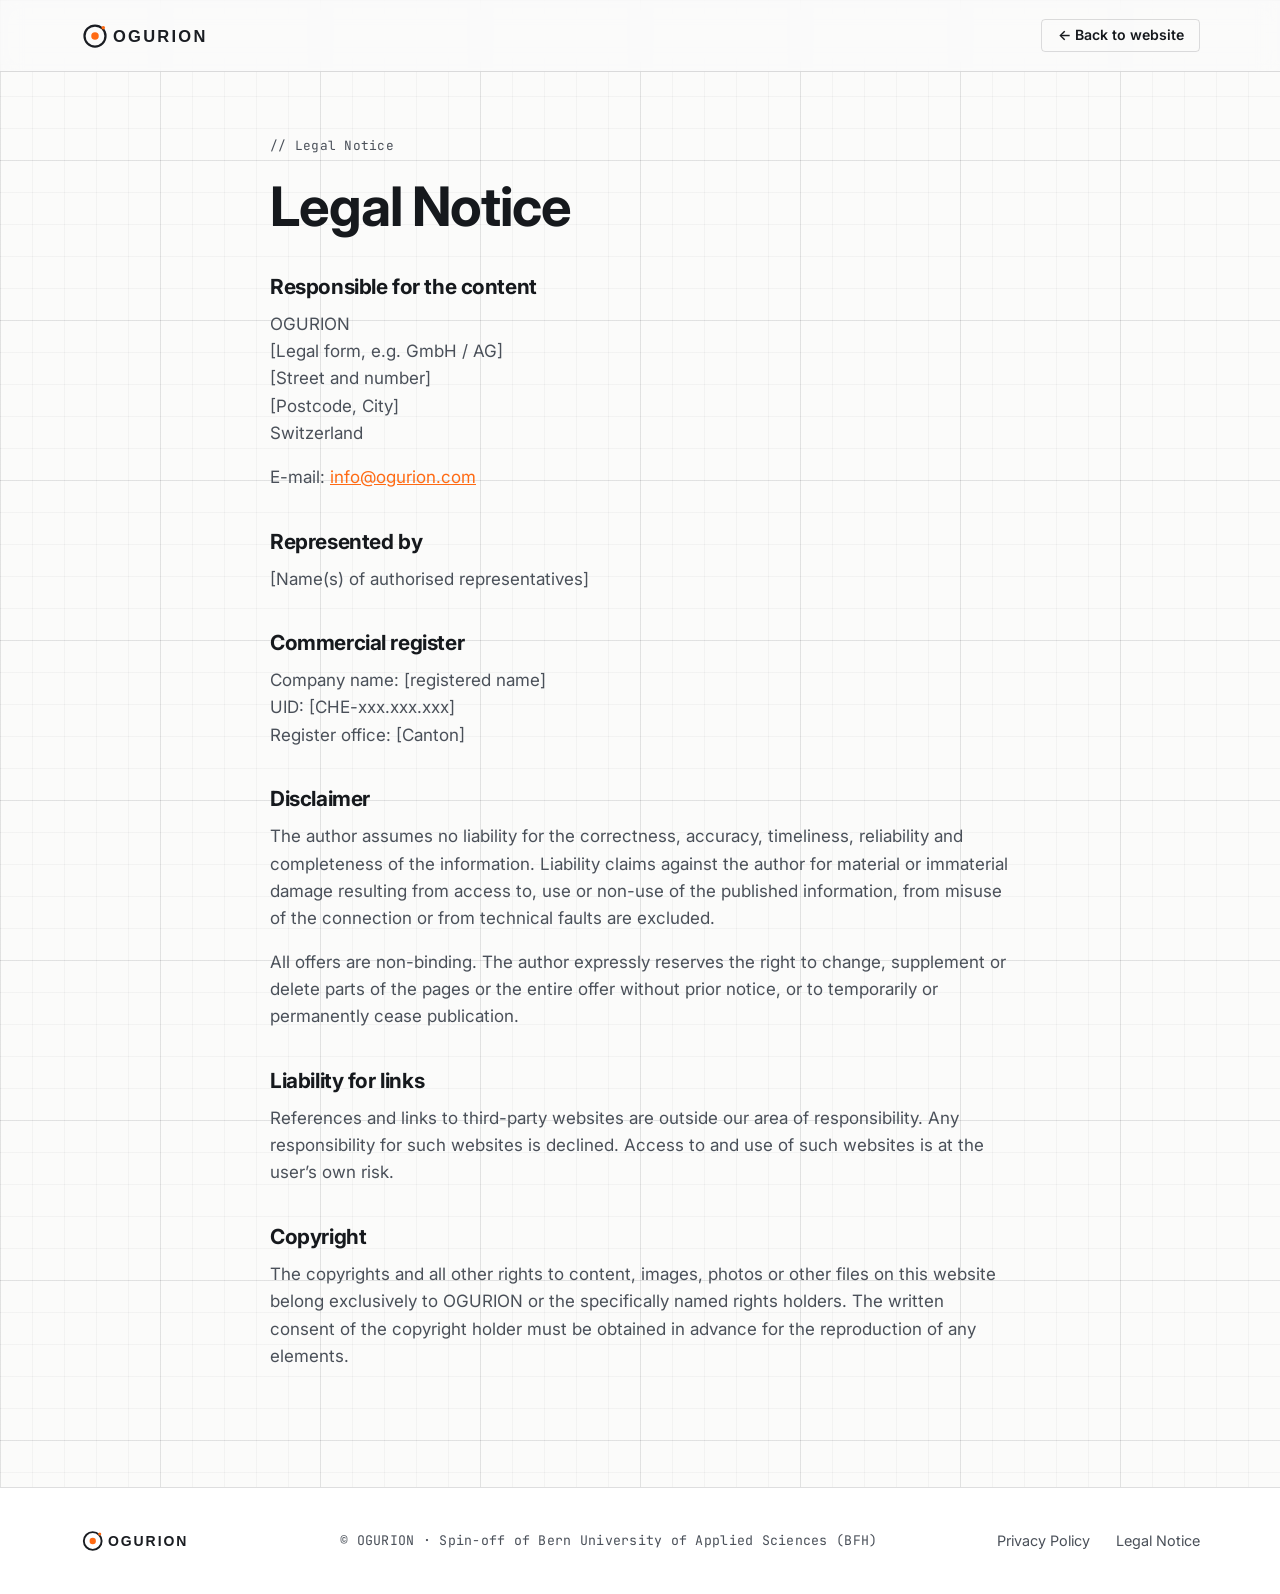
==== legal.html @ 42be50ed "Build OGURION one-page website Static HTML/CSS/JS site with hero, mission, scroll-driven exploded pr" ====
<!DOCTYPE html>
<html lang="en">
<head>
  <meta charset="UTF-8">
  <meta name="viewport" content="width=device-width, initial-scale=1">
  <title>Legal Notice – OGURION</title>
  <meta name="robots" content="noindex">
  <link rel="icon" href="images/logo.svg" type="image/svg+xml">
  <link rel="preconnect" href="https://fonts.googleapis.com">
  <link rel="preconnect" href="https://fonts.gstatic.com" crossorigin>
  <link href="https://fonts.googleapis.com/css2?family=Inter:wght@400;500;600;700;800&family=JetBrains+Mono:wght@400;500&display=swap" rel="stylesheet">
  <link rel="stylesheet" href="styles.css">
</head>
<body>
  <header class="site-header scrolled">
    <div class="container header-inner">
      <a href="index.html" class="logo" aria-label="OGURION home"><img src="images/logo.svg" alt="OGURION" width="176" height="32"></a>
      <a href="index.html" class="btn btn-small btn-ghost">← Back to website</a>
    </div>
  </header>
  <main class="legal">
    <div class="container">
      <p class="section-tag mono">// Legal Notice</p>
      <h1>Legal Notice</h1>
      <!-- TODO: complete with the official company data (commercial register entry). -->
      <h2>Responsible for the content</h2>
      <p>OGURION<br>[Legal form, e.g. GmbH / AG]<br>[Street and number]<br>[Postcode, City]<br>Switzerland</p>
      <p>E-mail: <a href="mailto:info@ogurion.com">info@ogurion.com</a></p>

      <h2>Represented by</h2>
      <p>[Name(s) of authorised representatives]</p>

      <h2>Commercial register</h2>
      <p>Company name: [registered name]<br>UID: [CHE-xxx.xxx.xxx]<br>Register office: [Canton]</p>

      <h2>Disclaimer</h2>
      <p>The author assumes no liability for the correctness, accuracy, timeliness, reliability and completeness of the information. Liability claims against the author for material or immaterial damage resulting from access to, use or non-use of the published information, from misuse of the connection or from technical faults are excluded.</p>
      <p>All offers are non-binding. The author expressly reserves the right to change, supplement or delete parts of the pages or the entire offer without prior notice, or to temporarily or permanently cease publication.</p>

      <h2>Liability for links</h2>
      <p>References and links to third-party websites are outside our area of responsibility. Any responsibility for such websites is declined. Access to and use of such websites is at the user’s own risk.</p>

      <h2>Copyright</h2>
      <p>The copyrights and all other rights to content, images, photos or other files on this website belong exclusively to OGURION or the specifically named rights holders. The written consent of the copyright holder must be obtained in advance for the reproduction of any elements.</p>
    </div>
  </main>
  <footer class="site-footer">
    <div class="container footer-inner">
      <img src="images/logo.svg" alt="OGURION" width="140" height="26">
      <p class="mono">© OGURION · Spin-off of Bern University of Applied Sciences (BFH)</p>
      <nav><a href="privacy.html">Privacy Policy</a><a href="legal.html">Legal Notice</a></nav>
    </div>
  </footer>
</body>
</html>
---- styles.css ----
/* ==========================================================
   OGURION – styles
   ========================================================== */

:root {
  --bg: #fbfbfa;
  --bg-alt: #f3f4f5;
  --surface: #ffffff;
  --ink: #16191d;
  --ink-soft: #4a5059;
  --gray: #a3a8af;
  --gray-light: #d7dadf;
  --line: rgba(22, 25, 29, 0.08);
  --line-strong: rgba(22, 25, 29, 0.14);
  --accent: #ff6a13;
  --accent-dark: #e05500;
  --accent-soft: rgba(255, 106, 19, 0.1);

  --font: "Inter", system-ui, -apple-system, "Segoe UI", Helvetica, Arial, sans-serif;
  --mono: "JetBrains Mono", ui-monospace, SFMono-Regular, Menlo, monospace;

  --container: 1200px;
  --gutter: clamp(16px, 4vw, 40px);
  --header-h: 72px;
  --radius: 4px;
}

*, *::before, *::after { box-sizing: border-box; }

html { scroll-behavior: smooth; scroll-padding-top: var(--header-h); }

body {
  margin: 0;
  font-family: var(--font);
  font-size: 17px;
  line-height: 1.6;
  color: var(--ink);
  background-color: var(--bg);
  /* fine technical grid */
  background-image:
    linear-gradient(var(--line) 1px, transparent 1px),
    linear-gradient(90deg, var(--line) 1px, transparent 1px),
    linear-gradient(rgba(22,25,29,.035) 1px, transparent 1px),
    linear-gradient(90deg, rgba(22,25,29,.035) 1px, transparent 1px);
  background-size: 160px 160px, 160px 160px, 32px 32px, 32px 32px;
  -webkit-font-smoothing: antialiased;
  overflow-x: hidden;
}

img { max-width: 100%; display: block; }
a { color: inherit; }
h1, h2, h3 { margin: 0; line-height: 1.12; letter-spacing: -0.02em; }
p { margin: 0 0 1em; }

.container {
  width: 100%;
  max-width: var(--container);
  margin: 0 auto;
  padding: 0 var(--gutter);
}

.mono { font-family: var(--mono); font-size: 0.78em; letter-spacing: 0.02em; }
.muted { color: var(--gray); }
.accent { color: var(--accent); }

/* ---------- Buttons ---------- */
.btn {
  display: inline-flex;
  align-items: center;
  gap: .5em;
  padding: .85em 1.5em;
  background: var(--ink);
  color: #fff;
  border: 1px solid var(--ink);
  border-radius: var(--radius);
  font: 600 .95rem/1 var(--font);
  text-decoration: none;
  cursor: pointer;
  transition: background .2s, border-color .2s, color .2s, transform .2s;
}
.btn:hover { background: var(--accent); border-color: var(--accent); }
.btn:active { transform: translateY(1px); }
.btn-ghost { background: transparent; color: var(--ink); border-color: var(--line-strong); }
.btn-ghost:hover { background: transparent; color: var(--accent); border-color: var(--accent); }
.btn-small { padding: .6em 1.1em; font-size: .88rem; }

/* ---------- Header ---------- */
.site-header {
  position: fixed;
  inset: 0 0 auto 0;
  height: var(--header-h);
  z-index: 50;
  background: rgba(251, 251, 250, .82);
  backdrop-filter: blur(10px);
  -webkit-backdrop-filter: blur(10px);
  border-bottom: 1px solid transparent;
  transition: border-color .3s;
}
.site-header.scrolled { border-bottom-color: var(--line-strong); }
.header-inner { height: 100%; display: flex; align-items: center; justify-content: space-between; }
.logo img { height: 30px; width: auto; }

.site-nav { display: flex; align-items: center; gap: 2rem; }
.site-nav a:not(.btn) {
  text-decoration: none;
  font-size: .92rem;
  font-weight: 500;
  color: var(--ink-soft);
  position: relative;
}
.site-nav a:not(.btn)::after {
  content: "";
  position: absolute; left: 0; bottom: -4px;
  width: 100%; height: 2px;
  background: var(--accent);
  transform: scaleX(0); transform-origin: left;
  transition: transform .25s;
}
.site-nav a:not(.btn):hover, .site-nav a.active { color: var(--ink); }
.site-nav a:not(.btn):hover::after, .site-nav a.active::after { transform: scaleX(1); }

.nav-toggle {
  display: none;
  width: 44px; height: 44px;
  background: none; border: 0; cursor: pointer;
  position: relative;
}
.nav-toggle span {
  position: absolute; left: 11px; right: 11px; height: 2px; background: var(--ink);
  transition: transform .25s, top .25s;
}
.nav-toggle span:first-child { top: 17px; }
.nav-toggle span:last-child { top: 25px; }
.nav-toggle[aria-expanded="true"] span:first-child { top: 21px; transform: rotate(45deg); }
.nav-toggle[aria-expanded="true"] span:last-child { top: 21px; transform: rotate(-45deg); }

/* ---------- Hero ---------- */
.hero {
  position: relative;
  min-height: 100vh;
  min-height: 100svh;
  display: flex;
  align-items: center;
  padding: calc(var(--header-h) + 48px) 0 72px;
  overflow: hidden;
}
.hero-particles { position: absolute; inset: 0; width: 100%; height: 100%; }
.hero-inner { position: relative; }
.eyebrow {
  display: inline-flex; align-items: center; gap: .6em;
  font-family: var(--mono); font-size: .8rem; color: var(--ink-soft);
  padding: .45em .9em; border: 1px solid var(--line-strong); border-radius: 99px;
  background: var(--surface);
  margin-bottom: 2rem;
}
.dot { width: 8px; height: 8px; border-radius: 50%; background: var(--accent); box-shadow: 0 0 0 4px var(--accent-soft); }
.hero h1 {
  font-size: clamp(2.4rem, 6.4vw, 5.4rem);
  font-weight: 800;
  max-width: 15ch;
  letter-spacing: -0.035em;
}
.lead {
  font-size: clamp(1.05rem, 1.6vw, 1.25rem);
  color: var(--ink-soft);
  max-width: 46ch;
  margin: 1.6rem 0 2.2rem;
}
.hero-actions { display: flex; flex-wrap: wrap; gap: .8rem; }
.hero-facts {
  list-style: none; padding: 0; margin: 4rem 0 0;
  display: grid; grid-template-columns: repeat(3, minmax(0, 1fr));
  max-width: 820px;
  border-top: 1px solid var(--line-strong);
}
.hero-facts li {
  padding: 1rem 1.2rem 0 0;
  font-size: .92rem; color: var(--ink-soft);
}
.hero-facts .mono { display: block; color: var(--accent); margin-bottom: .3rem; }

/* ---------- Sections ---------- */
.section { padding: clamp(80px, 12vw, 150px) 0; position: relative; }
.section-alt { background: rgba(243, 244, 245, .78); border-block: 1px solid var(--line); }
.section-tag { color: var(--accent); margin: 0 0 1.2rem; font-size: .8rem; }
.section-title { font-size: clamp(2rem, 4vw, 3.2rem); font-weight: 700; max-width: 22ch; margin-bottom: 3rem; }
.section h2 { font-size: clamp(2rem, 4vw, 3.2rem); font-weight: 700; }

.grid-2 { display: grid; grid-template-columns: 1fr 1fr; gap: clamp(32px, 6vw, 96px); align-items: start; }
.prose { color: var(--ink-soft); font-size: 1.05rem; }
h2 + .prose { margin-top: 1.4rem; }
.prose strong { color: var(--ink); }

.stat-row { display: grid; grid-template-columns: repeat(3, 1fr); gap: 1px; background: var(--line-strong); border: 1px solid var(--line-strong); margin-top: 2.5rem; }
.stat { background: var(--surface); padding: 1.2rem; }
.stat-num { display: block; font-size: 1.6rem; font-weight: 700; color: var(--ink); letter-spacing: -0.02em; }
.stat-label { font-size: .85rem; color: var(--ink-soft); line-height: 1.4; display: block; margin-top: .3rem; }

/* ---------- Product / exploded view ---------- */
.product {
  position: relative;
  height: 500vh;               /* scroll distance for the animation */
  border-block: 1px solid var(--line);
}
.product-sticky {
  position: sticky;
  top: 0;
  height: 100vh;
  height: 100svh;
  padding-top: var(--header-h);
  overflow: hidden;
}
.product-inner {
  height: 100%;
  display: grid;
  grid-template-columns: minmax(0, 1fr) minmax(0, 1.05fr);
  gap: clamp(24px, 5vw, 80px);
  align-items: center;
}

.explode { height: 100%; display: flex; flex-direction: column; padding: 32px 0; }
.explode .section-tag { margin-bottom: .5rem; }
.explode-stage {
  position: relative;
  flex: 1;
  min-height: 0;
}
.part {
  position: absolute;
  left: 0;
  top: 0;
  width: 58%;
  margin: 0;
  will-change: transform;
}
.part img { width: 100%; height: auto; filter: drop-shadow(0 10px 14px rgba(22, 25, 29, .12)); }

.part-label {
  position: absolute;
  left: 92%;
  top: 50%;
  display: flex;
  align-items: center;
  gap: .5em;
  white-space: nowrap;
  font-size: .85rem;
  font-weight: 500;
  color: var(--ink);
  opacity: 0;
  transform: translate(8px, -50%);
  transition: opacity .3s, transform .3s, color .3s;
  pointer-events: none;
}
.part-label::before {
  content: "";
  width: clamp(24px, 4vw, 56px);
  height: 1px;
  background: var(--ink-soft);
  order: -1;
}
.part-label .mono { color: var(--gray); }
.part.labels-on .part-label { opacity: 1; transform: translate(0, -50%); }
.part.is-current .part-label { color: var(--accent); }
.part.is-current .part-label::before { background: var(--accent); }
.part.is-current .part-label .mono { color: var(--accent); }

.product-text { position: relative; display: flex; flex-direction: column; justify-content: center; height: 100%; padding: 32px 0; }
.steps { position: relative; min-height: 340px; }
.step {
  position: absolute;
  inset: 0 0 auto 0;
  opacity: 0;
  transform: translateY(24px);
  transition: opacity .5s ease, transform .5s ease;
  pointer-events: none;
}
.step.is-active { opacity: 1; transform: none; pointer-events: auto; }
.step.is-past { transform: translateY(-24px); }
.step h3 {
  font-size: clamp(2rem, 4.2vw, 3.6rem);
  font-weight: 700;
  color: var(--gray);
  letter-spacing: -0.03em;
  margin-bottom: 1.4rem;
}
.step p { color: var(--ink-soft); font-size: 1.08rem; max-width: 44ch; }

.downloads { display: flex; flex-wrap: wrap; gap: 1.6rem; margin-top: 1.4rem; }
.download {
  display: inline-flex; align-items: center; gap: .5em;
  color: var(--accent);
  font-weight: 600;
  text-decoration: none;
  border-bottom: 1px solid currentColor;
  padding-bottom: 3px;
  transition: color .2s;
}
.download:hover { color: var(--accent-dark); }
.download svg { width: 18px; height: 18px; fill: none; stroke: currentColor; stroke-width: 2; stroke-linecap: round; stroke-linejoin: round; }
.download .mono { color: var(--gray); font-weight: 400; }

.progress { margin-top: 2.4rem; height: 2px; background: var(--gray-light); max-width: 320px; }
.progress-bar { display: block; height: 100%; width: 100%; background: var(--accent); transform-origin: left; transform: scaleX(0); }

/* ---------- Solutions ---------- */
.cards { display: grid; grid-template-columns: repeat(4, 1fr); gap: 1px; background: var(--line-strong); border: 1px solid var(--line-strong); }
.card {
  background: var(--surface);
  padding: 2rem 1.6rem 2.2rem;
  transition: background .25s;
  position: relative;
}
.card::after {
  content: ""; position: absolute; left: 0; top: 0; height: 3px; width: 100%;
  background: var(--accent); transform: scaleX(0); transform-origin: left; transition: transform .35s;
}
.card:hover::after { transform: scaleX(1); }
.card-code { display: inline-block; font-size: 1rem; font-weight: 500; color: var(--accent); margin-bottom: 2.6rem; }
.card h3 { font-size: 1.2rem; margin-bottom: .8rem; }
.card p { color: var(--ink-soft); font-size: .95rem; margin: 0; }

/* ---------- Projects ---------- */
.projects { display: grid; grid-template-columns: 1fr 1fr; gap: 24px; }
.project {
  background: var(--surface);
  border: 1px solid var(--line-strong);
  border-left: 3px solid var(--accent);
  padding: 2rem;
}
.project-meta { display: flex; align-items: center; gap: .8em; color: var(--ink-soft); margin-bottom: 1.2rem; }
.badge { background: var(--accent-soft); color: var(--accent-dark); padding: .3em .7em; border-radius: 2px; }
.project h3 { font-size: 1.35rem; margin-bottom: .8rem; }
.project p { color: var(--ink-soft); margin: 0; }

/* ---------- Team ---------- */
.team { display: grid; grid-template-columns: repeat(4, 1fr); gap: 32px; }
.avatar {
  aspect-ratio: 4 / 5;
  background:
    linear-gradient(135deg, rgba(255,106,19,.08), transparent 60%),
    var(--bg-alt);
  border: 1px solid var(--line-strong);
  display: grid; place-items: center;
  margin-bottom: 1rem;
  overflow: hidden;
}
.avatar img { width: 100%; height: 100%; object-fit: cover; filter: grayscale(1); transition: filter .4s; }
.member:hover .avatar img { filter: none; }
.avatar span { font-family: var(--mono); font-size: 1.6rem; color: var(--gray); }
.member h3 { font-size: 1.1rem; }
.role { color: var(--accent); margin: .3rem 0 0; }

/* ---------- Contact ---------- */
.contact-list { list-style: none; padding: 0; margin: 2rem 0 0; border-top: 1px solid var(--line-strong); }
.contact-list li { display: grid; grid-template-columns: 110px 1fr; padding: .9rem 0; border-bottom: 1px solid var(--line-strong); }
.contact-list .mono { color: var(--gray); }
.contact-list a { text-decoration: none; }
.contact-list a:hover { color: var(--accent); }

.contact-form {
  background: var(--surface);
  border: 1px solid var(--line-strong);
  padding: clamp(24px, 4vw, 40px);
  display: grid;
  gap: 1.1rem;
}
.field label { display: block; font-size: .85rem; font-weight: 600; margin-bottom: .4rem; }
.field input, .field textarea {
  width: 100%;
  padding: .8em .9em;
  font: inherit; font-size: 1rem;
  color: var(--ink);
  background: var(--bg);
  border: 1px solid var(--line-strong);
  border-radius: var(--radius);
  transition: border-color .2s, box-shadow .2s;
}
.field textarea { resize: vertical; min-height: 120px; }
.field input:focus, .field textarea:focus { outline: none; border-color: var(--accent); box-shadow: 0 0 0 3px var(--accent-soft); }
.field.invalid input, .field.invalid textarea { border-color: #d43b2a; }
.check { display: flex; gap: .7em; align-items: flex-start; font-size: .88rem; color: var(--ink-soft); }
.check input { margin-top: .3em; accent-color: var(--accent); }
.check.invalid { color: #d43b2a; }
.contact-form .btn { justify-self: start; }
.form-status { margin: 0; font-size: .9rem; min-height: 1.4em; }
.form-status.ok { color: #1f8a4c; }
.form-status.err { color: #d43b2a; }

/* ---------- Footer ---------- */
.site-footer { border-top: 1px solid var(--line-strong); background: var(--surface); padding: 40px 0; }
.footer-inner { display: flex; align-items: center; justify-content: space-between; gap: 24px; flex-wrap: wrap; }
.footer-inner p { margin: 0; color: var(--ink-soft); }
.footer-inner nav { display: flex; gap: 1.6rem; }
.footer-inner nav a { text-decoration: none; font-size: .9rem; color: var(--ink-soft); }
.footer-inner nav a:hover { color: var(--accent); }

/* ---------- Legal pages ---------- */
.legal { padding: calc(var(--header-h) + 64px) 0 100px; }
.legal .container { max-width: 820px; }
.legal h1 { font-size: clamp(2.2rem, 5vw, 3.4rem); margin-bottom: 2rem; }
.legal h2 { font-size: 1.3rem; margin: 2.4rem 0 .8rem; }
.legal p, .legal li { color: var(--ink-soft); }
.legal a { color: var(--accent); }

/* ---------- Reveal on scroll ---------- */
.reveal { opacity: 0; transform: translateY(24px); transition: opacity .7s ease, transform .7s ease; }
.reveal.visible { opacity: 1; transform: none; }

/* ==========================================================
   Responsive
   ========================================================== */
@media (max-width: 1024px) {
  .cards { grid-template-columns: repeat(2, 1fr); }
  .team { grid-template-columns: repeat(2, 1fr); }
}

@media (max-width: 860px) {
  :root { --header-h: 64px; }
  body { font-size: 16px; }

  .nav-toggle { display: block; }
  .site-nav {
    position: fixed;
    top: var(--header-h); left: 0; right: 0;
    flex-direction: column; align-items: flex-start; gap: 0;
    background: var(--surface);
    border-bottom: 1px solid var(--line-strong);
    padding: 8px var(--gutter) 24px;
    transform: translateY(-8px);
    opacity: 0; visibility: hidden;
    transition: opacity .25s, transform .25s, visibility .25s;
  }
  .site-nav.open { opacity: 1; visibility: visible; transform: none; }
  .site-nav a:not(.btn) { padding: .9rem 0; width: 100%; border-bottom: 1px solid var(--line); font-size: 1rem; }
  .site-nav a:not(.btn)::after { display: none; }
  .site-nav .btn { margin-top: 1rem; }

  .hero-facts { grid-template-columns: 1fr; }
  .hero-facts li { padding: .8rem 0; border-bottom: 1px solid var(--line); }

  .grid-2 { grid-template-columns: 1fr; }
  .stat-row { grid-template-columns: 1fr 1fr 1fr; }
  .projects { grid-template-columns: 1fr; }

  /* product: exploded view on top, text below */
  .product { height: 520vh; }
  .product-inner { grid-template-columns: 1fr; grid-template-rows: minmax(0, 1.15fr) auto; gap: 8px; align-items: stretch; }
  .explode { padding: 12px 0 0; }
  .part { width: 46%; }
  .part-label { font-size: .75rem; }
  .product-text { height: auto; padding: 0 0 20px; justify-content: flex-start; }
  .steps { min-height: 190px; }
  .step h3 { font-size: clamp(1.5rem, 6.5vw, 2rem); margin-bottom: .6rem; }
  .step p { font-size: .95rem; }
  .downloads { margin-top: .4rem; gap: 1.2rem; }
  .progress { margin-top: 1rem; }
}

@media (max-width: 560px) {
  .cards { grid-template-columns: 1fr; }
  .team { grid-template-columns: 1fr 1fr; gap: 20px; }
  .stat-row { grid-template-columns: 1fr; }
  .contact-list li { grid-template-columns: 90px 1fr; }
  .footer-inner { flex-direction: column; align-items: flex-start; }
}

@media (prefers-reduced-motion: reduce) {
  html { scroll-behavior: auto; }
  .reveal { opacity: 1; transform: none; transition: none; }
  .step { transition: none; }
}
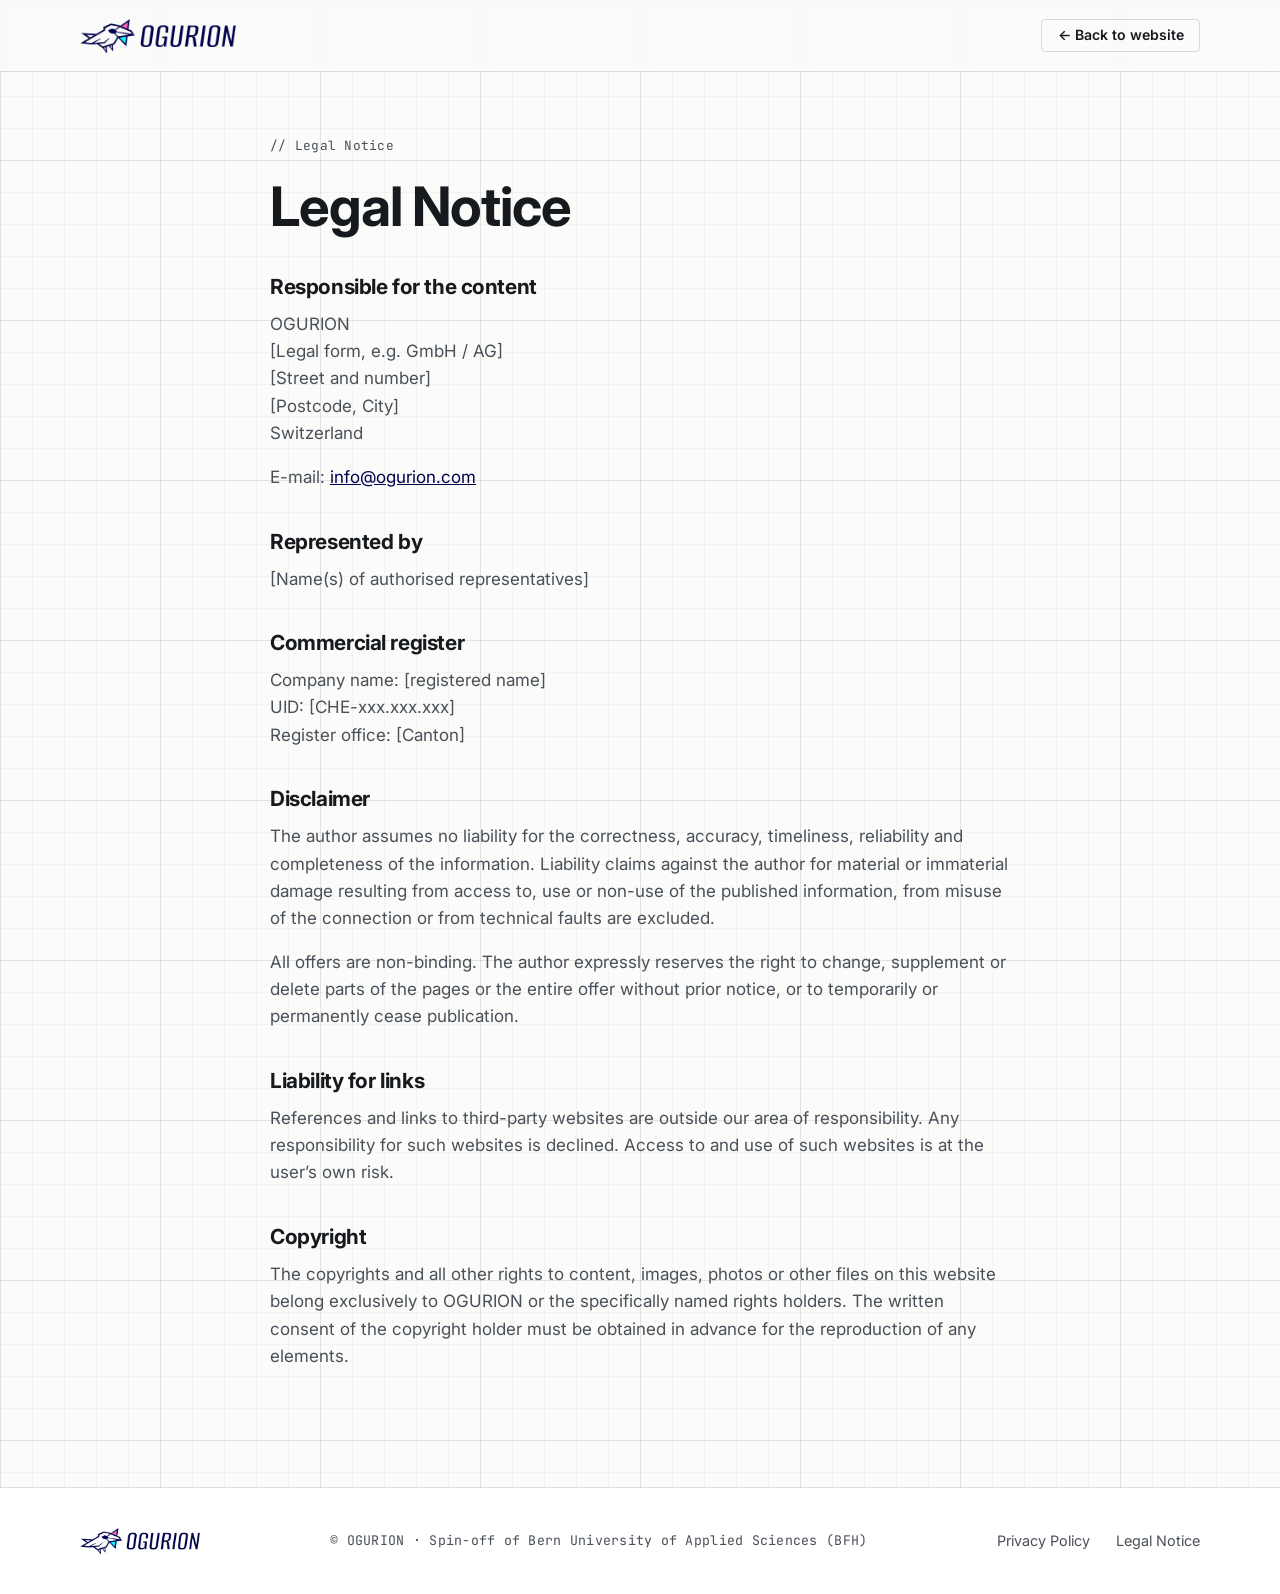
==== commit 8bf90183: "Use OGURION logo and brand blue instead of orange Add transparent logo.png and favicon.png generated" ====
--- a/legal.html
+++ b/legal.html
@@ -5,7 +5,7 @@
   <meta name="viewport" content="width=device-width, initial-scale=1">
   <title>Legal Notice – OGURION</title>
   <meta name="robots" content="noindex">
-  <link rel="icon" href="images/logo.svg" type="image/svg+xml">
+  <link rel="icon" href="images/favicon.png" type="image/png">
   <link rel="preconnect" href="https://fonts.googleapis.com">
   <link rel="preconnect" href="https://fonts.gstatic.com" crossorigin>
   <link href="https://fonts.googleapis.com/css2?family=Inter:wght@400;500;600;700;800&family=JetBrains+Mono:wght@400;500&display=swap" rel="stylesheet">
@@ -14,7 +14,7 @@
 <body>
   <header class="site-header scrolled">
     <div class="container header-inner">
-      <a href="index.html" class="logo" aria-label="OGURION home"><img src="images/logo.svg" alt="OGURION" width="176" height="32"></a>
+      <a href="index.html" class="logo" aria-label="OGURION home"><img src="images/logo.png" alt="OGURION" width="138" height="30"></a>
       <a href="index.html" class="btn btn-small btn-ghost">← Back to website</a>
     </div>
   </header>
@@ -46,7 +46,7 @@
   </main>
   <footer class="site-footer">
     <div class="container footer-inner">
-      <img src="images/logo.svg" alt="OGURION" width="140" height="26">
+      <img src="images/logo.png" alt="OGURION" width="120" height="26">
       <p class="mono">© OGURION · Spin-off of Bern University of Applied Sciences (BFH)</p>
       <nav><a href="privacy.html">Privacy Policy</a><a href="legal.html">Legal Notice</a></nav>
     </div>
--- a/styles.css
+++ b/styles.css
@@ -12,9 +12,11 @@
   --gray-light: #d7dadf;
   --line: rgba(22, 25, 29, 0.08);
   --line-strong: rgba(22, 25, 29, 0.14);
-  --accent: #ff6a13;
-  --accent-dark: #e05500;
-  --accent-soft: rgba(255, 106, 19, 0.1);
+  /* brand color from the OGURION logo – change it here only */
+  --accent-rgb: 1, 0, 76;                      /* #01004C */
+  --accent: rgb(var(--accent-rgb));
+  --accent-hover: #2b2a9e;
+  --accent-soft: rgba(var(--accent-rgb), 0.08);
 
   --font: "Inter", system-ui, -apple-system, "Segoe UI", Helvetica, Arial, sans-serif;
   --mono: "JetBrains Mono", ui-monospace, SFMono-Regular, Menlo, monospace;
@@ -69,16 +71,16 @@
   align-items: center;
   gap: .5em;
   padding: .85em 1.5em;
-  background: var(--ink);
+  background: var(--accent);
   color: #fff;
-  border: 1px solid var(--ink);
+  border: 1px solid var(--accent);
   border-radius: var(--radius);
   font: 600 .95rem/1 var(--font);
   text-decoration: none;
   cursor: pointer;
   transition: background .2s, border-color .2s, color .2s, transform .2s;
 }
-.btn:hover { background: var(--accent); border-color: var(--accent); }
+.btn:hover { background: var(--accent-hover); border-color: var(--accent-hover); }
 .btn:active { transform: translateY(1px); }
 .btn-ghost { background: transparent; color: var(--ink); border-color: var(--line-strong); }
 .btn-ghost:hover { background: transparent; color: var(--accent); border-color: var(--accent); }
@@ -98,7 +100,7 @@
 }
 .site-header.scrolled { border-bottom-color: var(--line-strong); }
 .header-inner { height: 100%; display: flex; align-items: center; justify-content: space-between; }
-.logo img { height: 30px; width: auto; }
+.logo img { height: 34px; width: auto; }
 
 .site-nav { display: flex; align-items: center; gap: 2rem; }
 .site-nav a:not(.btn) {
@@ -295,7 +297,7 @@
   padding-bottom: 3px;
   transition: color .2s;
 }
-.download:hover { color: var(--accent-dark); }
+.download:hover { color: var(--accent-hover); }
 .download svg { width: 18px; height: 18px; fill: none; stroke: currentColor; stroke-width: 2; stroke-linecap: round; stroke-linejoin: round; }
 .download .mono { color: var(--gray); font-weight: 400; }
 
@@ -328,7 +330,7 @@
   padding: 2rem;
 }
 .project-meta { display: flex; align-items: center; gap: .8em; color: var(--ink-soft); margin-bottom: 1.2rem; }
-.badge { background: var(--accent-soft); color: var(--accent-dark); padding: .3em .7em; border-radius: 2px; }
+.badge { background: var(--accent-soft); color: var(--accent); padding: .3em .7em; border-radius: 2px; }
 .project h3 { font-size: 1.35rem; margin-bottom: .8rem; }
 .project p { color: var(--ink-soft); margin: 0; }
 
@@ -337,7 +339,7 @@
 .avatar {
   aspect-ratio: 4 / 5;
   background:
-    linear-gradient(135deg, rgba(255,106,19,.08), transparent 60%),
+    linear-gradient(135deg, rgba(var(--accent-rgb), .07), transparent 60%),
     var(--bg-alt);
   border: 1px solid var(--line-strong);
   display: grid; place-items: center;
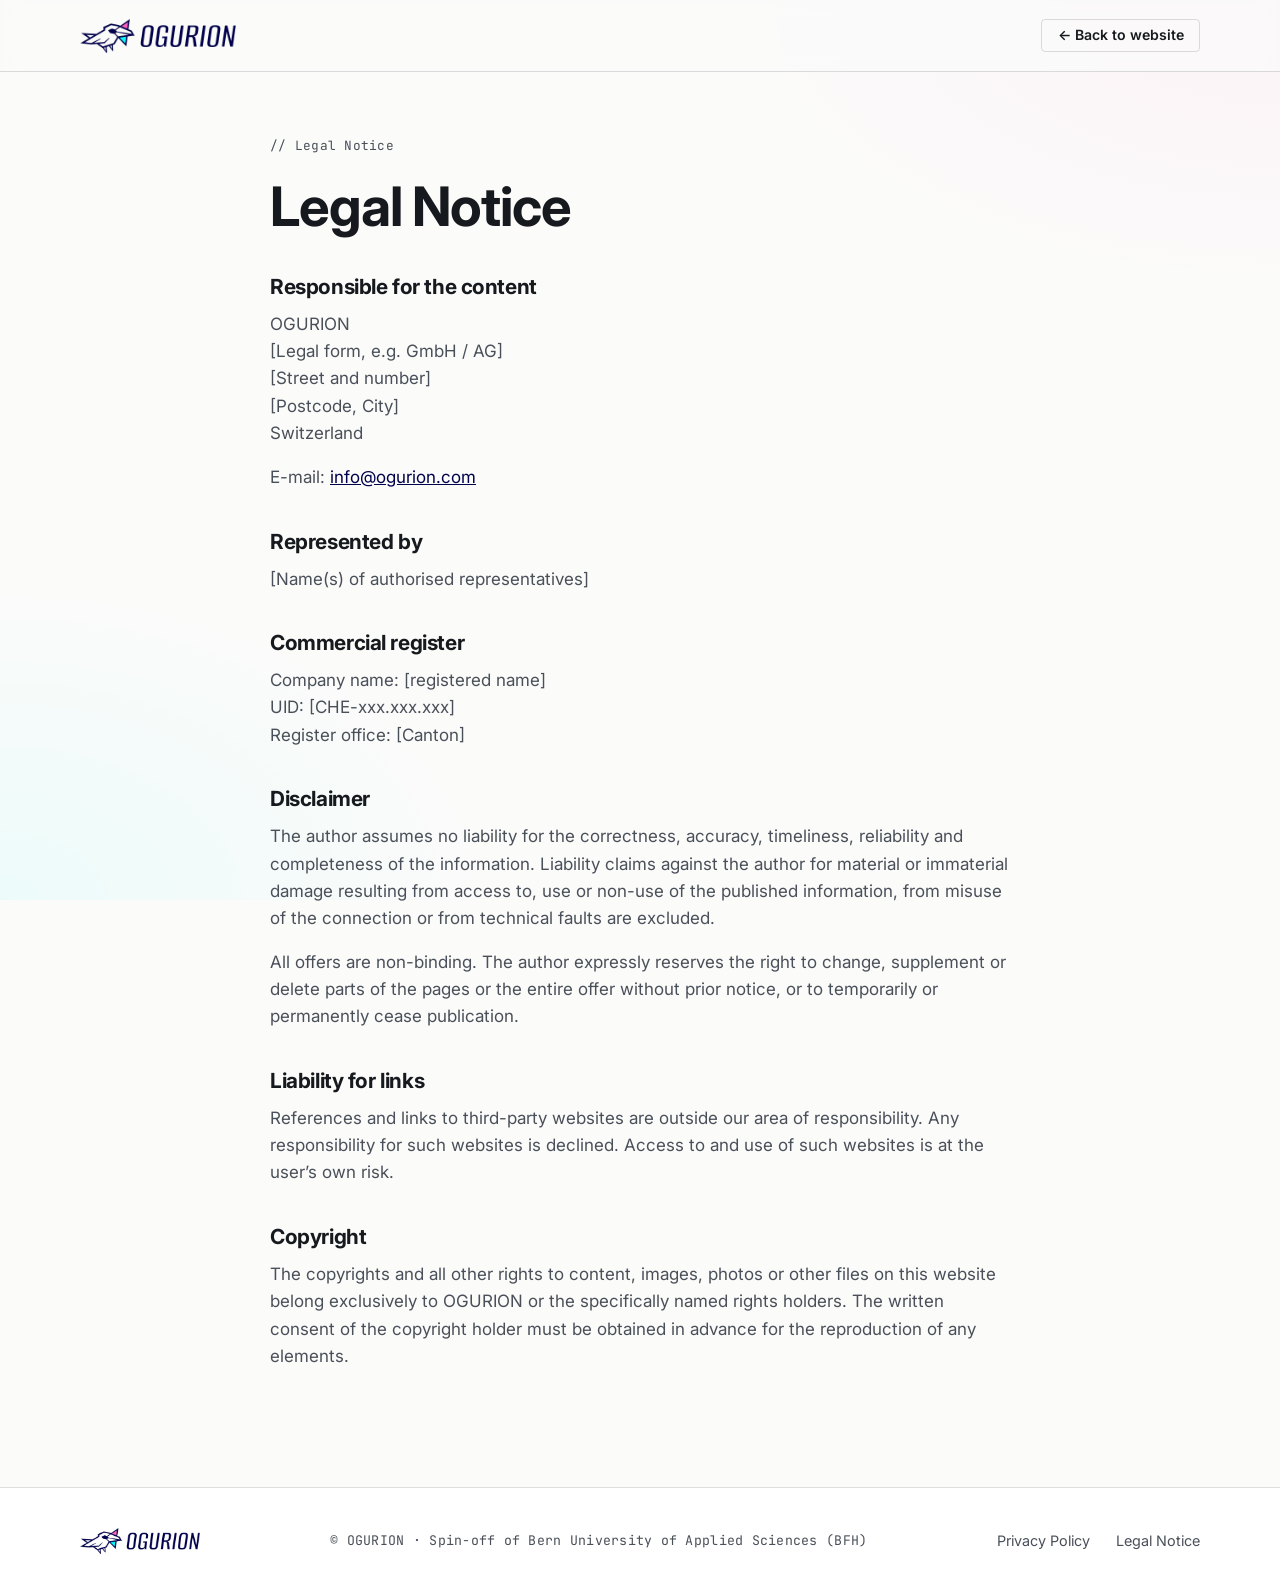
==== commit 7269e756: "Add grid background variant via ?bg=grid for comparison The default stays the glass-fiber lines. Add" ====
--- a/legal.html
+++ b/legal.html
@@ -10,6 +10,8 @@
   <link rel="preconnect" href="https://fonts.gstatic.com" crossorigin>
   <link href="https://fonts.googleapis.com/css2?family=Inter:wght@400;500;600;700;800&family=JetBrains+Mono:wght@400;500&display=swap" rel="stylesheet">
   <link rel="stylesheet" href="styles.css">
+  <!-- background variant: add ?bg=grid to the URL to show the grid instead of the fiber lines -->
+  <script>if (/[?&]bg=grid\b/.test(location.search)) document.documentElement.classList.add('bg-grid');</script>
 </head>
 <body>
   <header class="site-header scrolled">
--- a/styles.css
+++ b/styles.css
@@ -17,6 +17,11 @@
   --accent: rgb(var(--accent-rgb));
   --accent-hover: #2b2a9e;
   --accent-soft: rgba(var(--accent-rgb), 0.08);
+  /* logo highlight colors – used sparingly (hero animation) */
+  --pink-rgb: 254, 96, 189;                    /* #FE60BD */
+  --cyan-rgb: 0, 255, 251;                     /* #00FFFB */
+  /* logo pink, darkened for readable text (contrast 4.5:1) – numbers & tags */
+  --pink: #d12e90;
 
   --font: "Inter", system-ui, -apple-system, "Segoe UI", Helvetica, Arial, sans-serif;
   --mono: "JetBrains Mono", ui-monospace, SFMono-Regular, Menlo, monospace;
@@ -38,13 +43,12 @@
   line-height: 1.6;
   color: var(--ink);
   background-color: var(--bg);
-  /* fine technical grid */
+  /* calm base: only soft brand-tinted light (fiber lines live in the hero) */
   background-image:
-    linear-gradient(var(--line) 1px, transparent 1px),
-    linear-gradient(90deg, var(--line) 1px, transparent 1px),
-    linear-gradient(rgba(22,25,29,.035) 1px, transparent 1px),
-    linear-gradient(90deg, rgba(22,25,29,.035) 1px, transparent 1px);
-  background-size: 160px 160px, 160px 160px, 32px 32px, 32px 32px;
+    radial-gradient(ellipse 60% 45% at 100% 0%, rgba(var(--pink-rgb), 0.06), transparent 70%),
+    radial-gradient(ellipse 55% 50% at 0% 100%, rgba(var(--cyan-rgb), 0.06), transparent 70%);
+  background-size: 100% 100vh, 100% 100vh;
+  background-attachment: fixed, fixed;
   -webkit-font-smoothing: antialiased;
   overflow-x: hidden;
 }
@@ -147,7 +151,46 @@
   overflow: hidden;
 }
 .hero-particles { position: absolute; inset: 0; width: 100%; height: 100%; }
+
+/* glass-fiber lines behind the hero, fading out towards the next section */
+.hero-fibers {
+  position: absolute; inset: 0; width: 100%; height: 100%;
+  pointer-events: none;
+  -webkit-mask-image: linear-gradient(180deg, #000 70%, transparent 100%);
+  mask-image: linear-gradient(180deg, #000 70%, transparent 100%);
+}
+.hero-fibers path { fill: none; stroke-linecap: round; vector-effect: non-scaling-stroke; }
+.hero-fibers .f-blue  { stroke: rgba(var(--accent-rgb), 0.09); stroke-width: 1.2; }
+.hero-fibers .f-faint { stroke: rgba(var(--accent-rgb), 0.05); stroke-width: 1; }
+.hero-fibers .f-pink  { stroke: rgba(var(--pink-rgb), 0.3); stroke-width: 1.2; }
+.hero-fibers .f-cyan  { stroke: rgba(0, 190, 190, 0.22); stroke-width: 1; }
+/* a soft pulse of light travelling along the pink fiber */
+.hero-fibers .f-pulse {
+  stroke: rgba(var(--pink-rgb), 0.45); stroke-width: 1.6;
+  stroke-dasharray: 0.07 0.93;
+  animation: fiber-pulse 12s linear infinite;
+  filter: blur(0.6px) drop-shadow(0 0 2px rgba(var(--pink-rgb), 0.25));
+}
+@keyframes fiber-pulse { from { stroke-dashoffset: 1; } to { stroke-dashoffset: 0; } }
 .hero-inner { position: relative; }
+
+/* the same fiber motif continues more quietly down the rest of the page */
+.fiber-bg {
+  background: url("images/fiber-lines.svg") 0 0 / 100% 1600px repeat-y;
+}
+
+/* alternative background (URL ?bg=grid): fine technical grid instead of fiber lines */
+.bg-grid body {
+  background-image:
+    linear-gradient(var(--line) 1px, transparent 1px),
+    linear-gradient(90deg, var(--line) 1px, transparent 1px),
+    linear-gradient(rgba(22,25,29,.035) 1px, transparent 1px),
+    linear-gradient(90deg, rgba(22,25,29,.035) 1px, transparent 1px);
+  background-size: 160px 160px, 160px 160px, 32px 32px, 32px 32px;
+  background-attachment: scroll;
+}
+.bg-grid .hero-fibers { display: none; }
+.bg-grid .fiber-bg { background: none; }
 .eyebrow {
   display: inline-flex; align-items: center; gap: .6em;
   font-family: var(--mono); font-size: .8rem; color: var(--ink-soft);
@@ -179,12 +222,12 @@
   padding: 1rem 1.2rem 0 0;
   font-size: .92rem; color: var(--ink-soft);
 }
-.hero-facts .mono { display: block; color: var(--accent); margin-bottom: .3rem; }
+.hero-facts .mono { display: block; color: var(--pink); font-weight: 500; margin-bottom: .3rem; }
 
 /* ---------- Sections ---------- */
 .section { padding: clamp(80px, 12vw, 150px) 0; position: relative; }
 .section-alt { background: rgba(243, 244, 245, .78); border-block: 1px solid var(--line); }
-.section-tag { color: var(--accent); margin: 0 0 1.2rem; font-size: .8rem; }
+.section-tag { color: var(--pink); margin: 0 0 1.2rem; font-size: .8rem; }
 .section-title { font-size: clamp(2rem, 4vw, 3.2rem); font-weight: 700; max-width: 22ch; margin-bottom: 3rem; }
 .section h2 { font-size: clamp(2rem, 4vw, 3.2rem); font-weight: 700; }
 
@@ -260,11 +303,11 @@
   background: var(--ink-soft);
   order: -1;
 }
-.part-label .mono { color: var(--gray); }
 .part.labels-on .part-label { opacity: 1; transform: translate(0, -50%); }
 .part.is-current .part-label { color: var(--accent); }
 .part.is-current .part-label::before { background: var(--accent); }
-.part.is-current .part-label .mono { color: var(--accent); }
+.part-label .mono { color: var(--pink); font-weight: 500; }
+.part.is-current .part-label .mono { color: var(--pink); }
 
 .product-text { position: relative; display: flex; flex-direction: column; justify-content: center; height: 100%; padding: 32px 0; }
 .steps { position: relative; min-height: 340px; }
@@ -317,7 +360,7 @@
   background: var(--accent); transform: scaleX(0); transform-origin: left; transition: transform .35s;
 }
 .card:hover::after { transform: scaleX(1); }
-.card-code { display: inline-block; font-size: 1rem; font-weight: 500; color: var(--accent); margin-bottom: 2.6rem; }
+.card-code { display: inline-block; font-size: 1rem; font-weight: 500; color: var(--pink); margin-bottom: 2.6rem; }
 .card h3 { font-size: 1.2rem; margin-bottom: .8rem; }
 .card p { color: var(--ink-soft); font-size: .95rem; margin: 0; }
 
@@ -470,4 +513,5 @@
   html { scroll-behavior: auto; }
   .reveal { opacity: 1; transform: none; transition: none; }
   .step { transition: none; }
-}
+  .hero-fibers .f-pulse { animation: none; opacity: 0; }
+}
